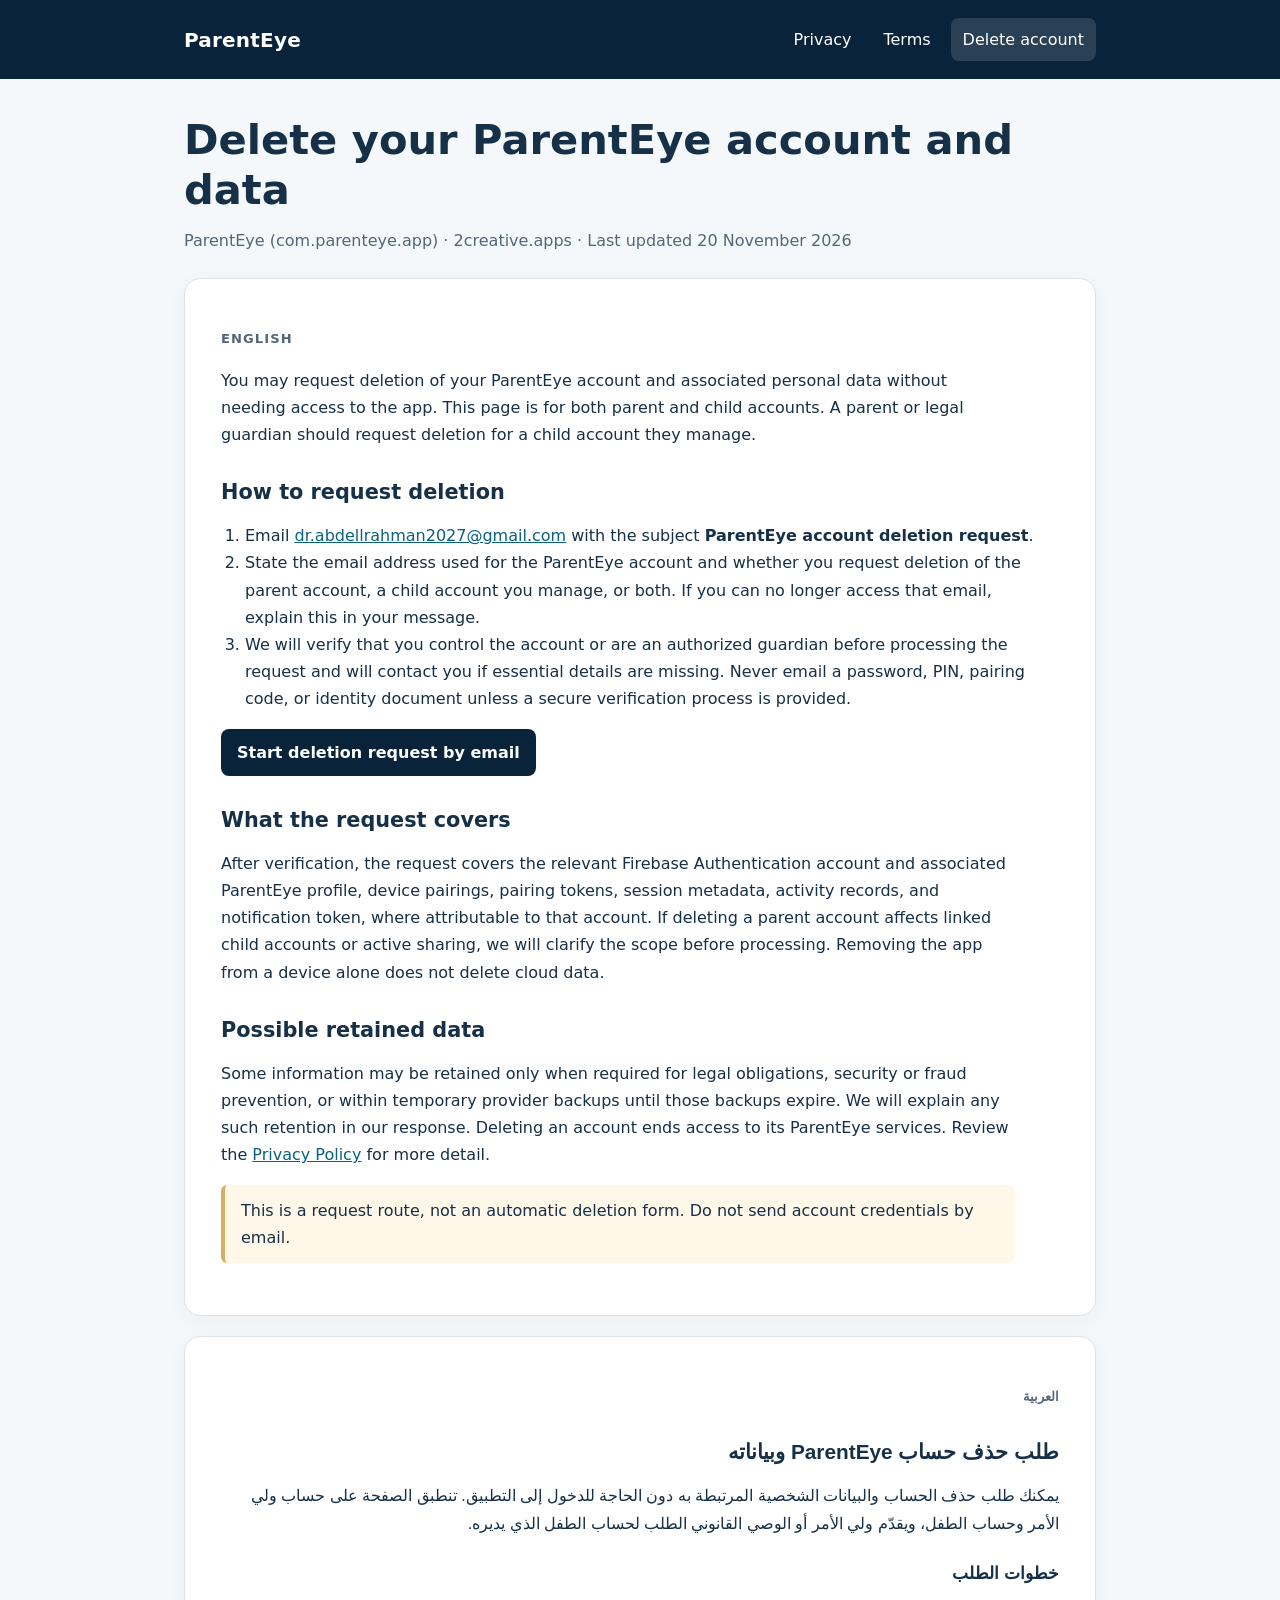
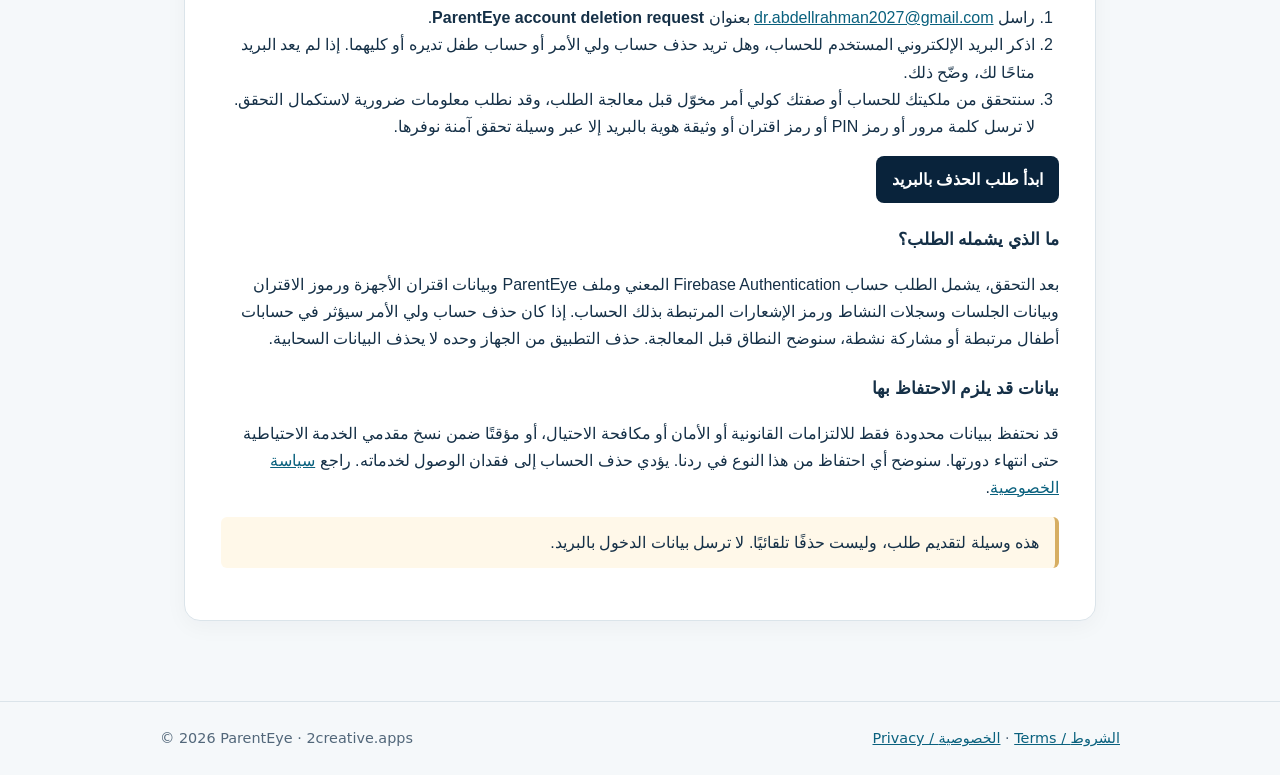
==== parenteye/account-deletion.html @ 35a6582d "Publish ParentEye legal page: account-deletion.html" ====
<!doctype html><html lang="en"><head><meta charset="utf-8"><meta name="viewport" content="width=device-width, initial-scale=1"><meta name="robots" content="index,follow"><title>Delete your ParentEye account and data</title><meta name="description" content="Request deletion of your ParentEye account and associated data."><link rel="stylesheet" href="styles.css"></head><body>
<header><div class="wrap"><a class="brand" href="index.html">ParentEye</a><nav aria-label="Legal navigation"><a href="privacy.html">Privacy</a><a href="terms.html">Terms</a><a href="account-deletion.html" aria-current="page">Delete account</a></nav></div></header>
<main class="wrap"><h1>Delete your ParentEye account and data</h1><p class="intro">ParentEye (com.parenteye.app) · 2creative.apps · Last updated 20 November 2026</p>
<article class="card" lang="en"><p class="lang">English</p><p>You may request deletion of your ParentEye account and associated personal data without needing access to the app. This page is for both parent and child accounts. A parent or legal guardian should request deletion for a child account they manage.</p><h2>How to request deletion</h2><ol><li>Email <a href="mailto:dr.abdellrahman2027@gmail.com?subject=ParentEye%20account%20deletion%20request">dr.abdellrahman2027@gmail.com</a> with the subject <strong>ParentEye account deletion request</strong>.</li><li>State the email address used for the ParentEye account and whether you request deletion of the parent account, a child account you manage, or both. If you can no longer access that email, explain this in your message.</li><li>We will verify that you control the account or are an authorized guardian before processing the request and will contact you if essential details are missing. Never email a password, PIN, pairing code, or identity document unless a secure verification process is provided.</li></ol><p><a class="button" href="mailto:dr.abdellrahman2027@gmail.com?subject=ParentEye%20account%20deletion%20request">Start deletion request by email</a></p><h2>What the request covers</h2><p>After verification, the request covers the relevant Firebase Authentication account and associated ParentEye profile, device pairings, pairing tokens, session metadata, activity records, and notification token, where attributable to that account. If deleting a parent account affects linked child accounts or active sharing, we will clarify the scope before processing. Removing the app from a device alone does not delete cloud data.</p><h2>Possible retained data</h2><p>Some information may be retained only when required for legal obligations, security or fraud prevention, or within temporary provider backups until those backups expire. We will explain any such retention in our response. Deleting an account ends access to its ParentEye services. Review the <a href="privacy.html">Privacy Policy</a> for more detail.</p><p class="notice">This is a request route, not an automatic deletion form. Do not send account credentials by email.</p></article>
<article class="card arabic" lang="ar" dir="rtl"><p class="lang">العربية</p><h2>طلب حذف حساب ParentEye وبياناته</h2><p>يمكنك طلب حذف الحساب والبيانات الشخصية المرتبطة به دون الحاجة للدخول إلى التطبيق. تنطبق الصفحة على حساب ولي الأمر وحساب الطفل، ويقدّم ولي الأمر أو الوصي القانوني الطلب لحساب الطفل الذي يديره.</p><h3>خطوات الطلب</h3><ol><li>راسل <a href="mailto:dr.abdellrahman2027@gmail.com?subject=ParentEye%20account%20deletion%20request">dr.abdellrahman2027@gmail.com</a> بعنوان <strong>ParentEye account deletion request</strong>.</li><li>اذكر البريد الإلكتروني المستخدم للحساب، وهل تريد حذف حساب ولي الأمر أو حساب طفل تديره أو كليهما. إذا لم يعد البريد متاحًا لك، وضّح ذلك.</li><li>سنتحقق من ملكيتك للحساب أو صفتك كولي أمر مخوّل قبل معالجة الطلب، وقد نطلب معلومات ضرورية لاستكمال التحقق. لا ترسل كلمة مرور أو رمز PIN أو رمز اقتران أو وثيقة هوية بالبريد إلا عبر وسيلة تحقق آمنة نوفرها.</li></ol><p><a class="button" href="mailto:dr.abdellrahman2027@gmail.com?subject=ParentEye%20account%20deletion%20request">ابدأ طلب الحذف بالبريد</a></p><h3>ما الذي يشمله الطلب؟</h3><p>بعد التحقق، يشمل الطلب حساب Firebase Authentication المعني وملف ParentEye وبيانات اقتران الأجهزة ورموز الاقتران وبيانات الجلسات وسجلات النشاط ورمز الإشعارات المرتبطة بذلك الحساب. إذا كان حذف حساب ولي الأمر سيؤثر في حسابات أطفال مرتبطة أو مشاركة نشطة، سنوضح النطاق قبل المعالجة. حذف التطبيق من الجهاز وحده لا يحذف البيانات السحابية.</p><h3>بيانات قد يلزم الاحتفاظ بها</h3><p>قد نحتفظ ببيانات محدودة فقط للالتزامات القانونية أو الأمان أو مكافحة الاحتيال، أو مؤقتًا ضمن نسخ مقدمي الخدمة الاحتياطية حتى انتهاء دورتها. سنوضح أي احتفاظ من هذا النوع في ردنا. يؤدي حذف الحساب إلى فقدان الوصول لخدماته. راجع <a href="privacy.html">سياسة الخصوصية</a>.</p><p class="notice">هذه وسيلة لتقديم طلب، وليست حذفًا تلقائيًا. لا ترسل بيانات الدخول بالبريد.</p></article></main>
<footer><div class="wrap"><span>© 2026 ParentEye · 2creative.apps</span><span><a href="privacy.html">Privacy / الخصوصية</a> · <a href="terms.html">Terms / الشروط</a></span></div></footer></body></html>
---- parenteye/styles.css ----
:root{color-scheme:light;--ink:#153047;--muted:#52677a;--navy:#09233b;--gold:#d7ae62;--line:#dbe4ea;--paper:#fff;--bg:#f5f8fa}
*{box-sizing:border-box}html{scroll-behavior:smooth}body{margin:0;background:var(--bg);color:var(--ink);font:16px/1.7 system-ui,-apple-system,"Segoe UI",Arial,sans-serif}
a{color:#0a617e}a:focus-visible{outline:3px solid var(--gold);outline-offset:3px}header{background:var(--navy);color:#fff}header .wrap{display:flex;flex-wrap:wrap;align-items:center;justify-content:space-between;gap:16px;padding:18px 24px}.brand{color:#fff;text-decoration:none;font-weight:750;font-size:1.25rem;letter-spacing:.01em}nav{display:flex;flex-wrap:wrap;gap:8px}nav a{color:#fff;text-decoration:none;padding:8px 12px;border-radius:8px}nav a:hover,nav a[aria-current="page"]{background:#ffffff22}.wrap{max-width:960px;margin:auto}main{padding:36px 24px 60px}h1{font-size:clamp(1.8rem,4vw,2.6rem);line-height:1.2;margin:0 0 12px}h2{font-size:1.3rem;line-height:1.35;margin:30px 0 8px}h3{font-size:1.08rem;margin:22px 0 6px}p,li{max-width:78ch}.intro{color:var(--muted);margin:0 0 24px}.card{background:var(--paper);border:1px solid var(--line);border-radius:16px;padding:clamp(20px,4vw,36px);box-shadow:0 6px 22px #09233b0a;margin:20px 0}.notice{border-inline-start:4px solid var(--gold);padding:12px 16px;background:#fff8e9;border-radius:6px}.lang{font-size:.82rem;text-transform:uppercase;letter-spacing:.08em;color:var(--muted);font-weight:700}.arabic{direction:rtl;text-align:right;font-family:Tahoma,"Segoe UI",Arial,sans-serif}.arabic .lang{text-transform:none;letter-spacing:0}.arabic p,.arabic li{max-width:none}ul,ol{padding-inline-start:1.5em}footer{border-top:1px solid var(--line);color:var(--muted);padding:24px;font-size:.9rem}footer .wrap{display:flex;flex-wrap:wrap;justify-content:space-between;gap:8px}.button{display:inline-block;background:var(--navy);color:#fff;text-decoration:none;padding:10px 16px;border-radius:8px;font-weight:650}.button:hover{background:#174469}@media(max-width:560px){header .wrap{padding:16px}main{padding:24px 16px 40px}.card{margin:14px 0}}
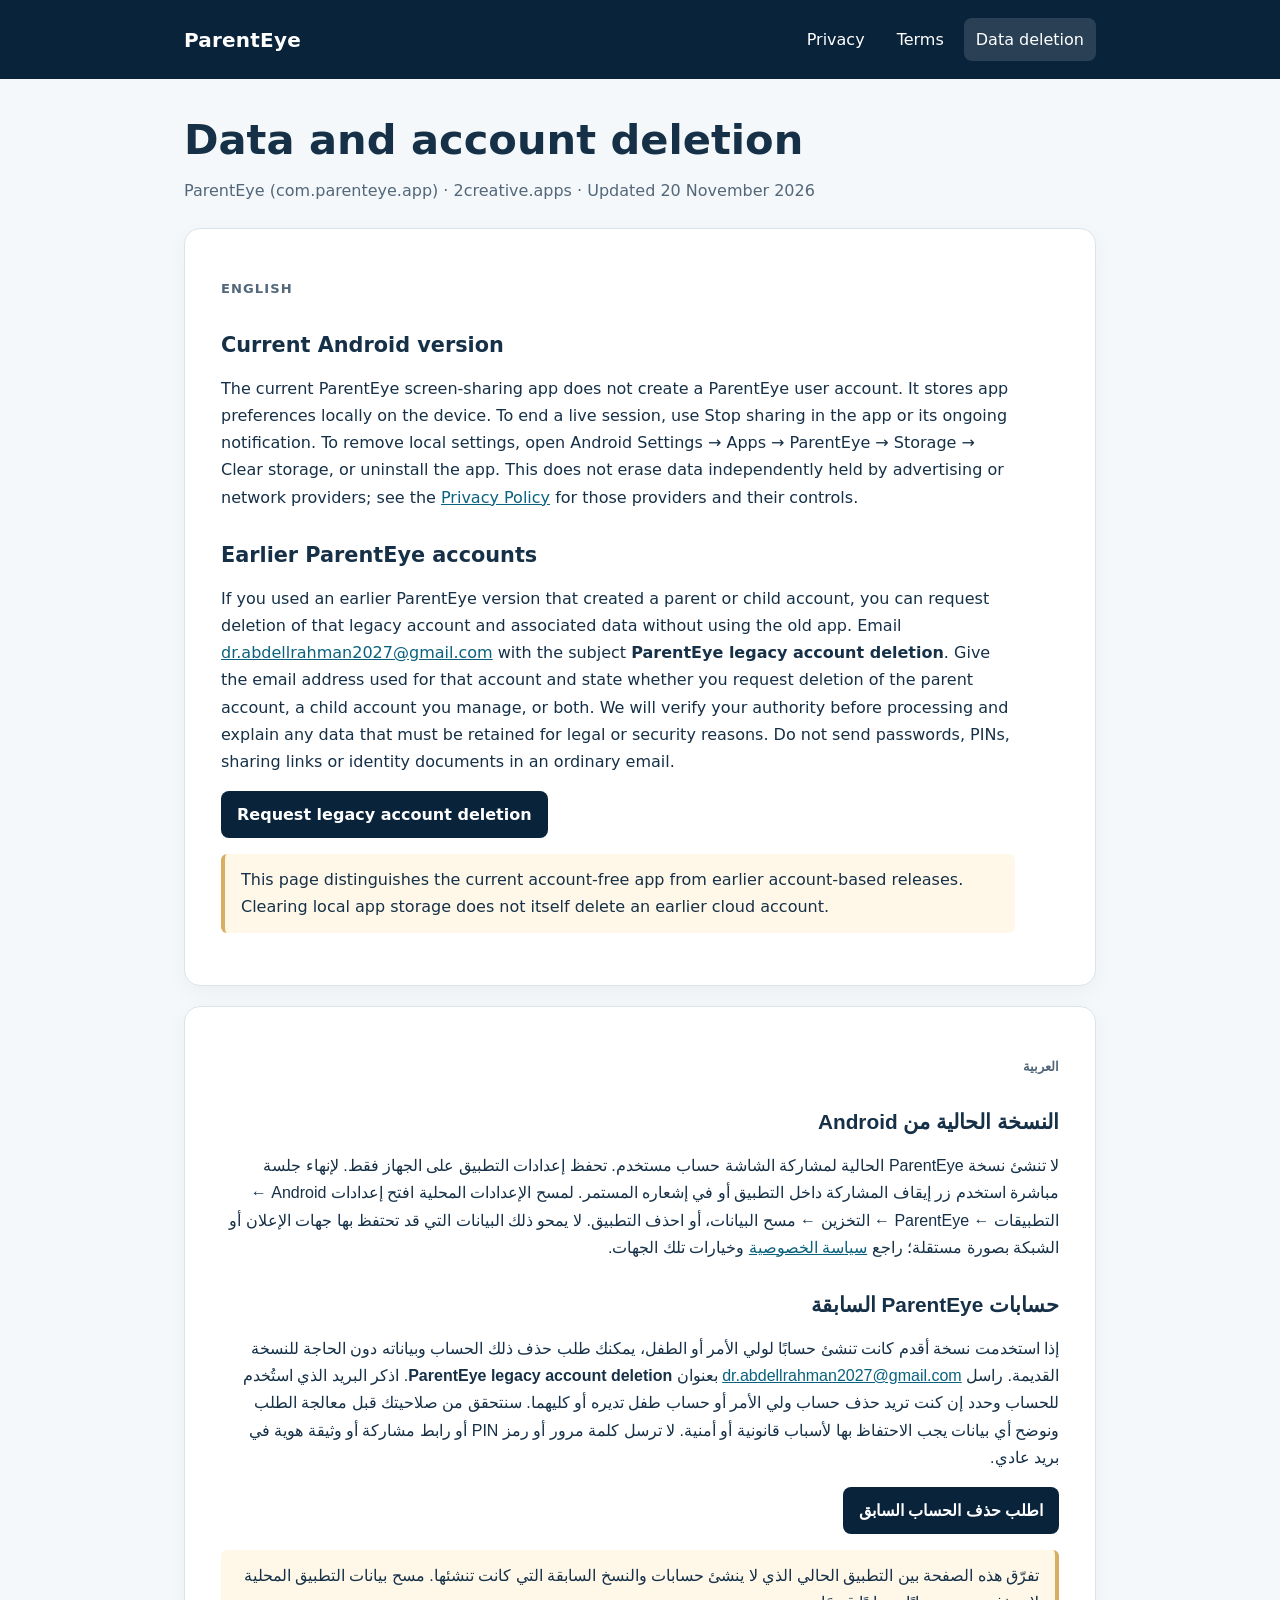
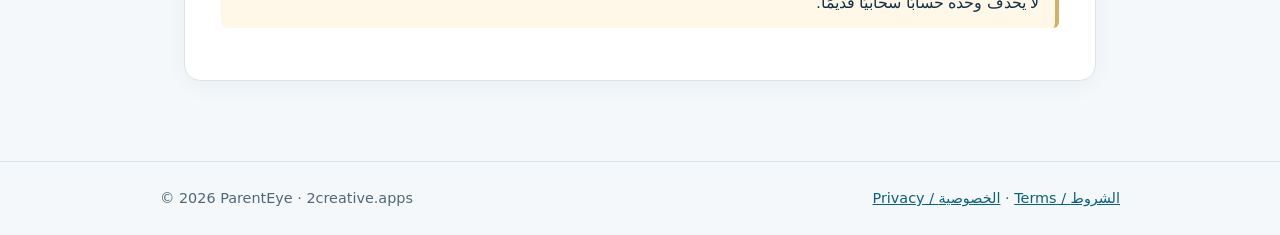
==== commit 7e23b226: "Update ParentEye legal page for native screen-sharing app: account-deletion.html" ====
--- a/parenteye/account-deletion.html
+++ b/parenteye/account-deletion.html
@@ -1,7 +1,21 @@
-<!doctype html><html lang="en"><head><meta charset="utf-8"><meta name="viewport" content="width=device-width, initial-scale=1"><meta name="robots" content="index,follow"><title>Delete your ParentEye account and data</title><meta name="description" content="Request deletion of your ParentEye account and associated data."><link rel="stylesheet" href="styles.css"></head><body>
-<header><div class="wrap"><a class="brand" href="index.html">ParentEye</a><nav aria-label="Legal navigation"><a href="privacy.html">Privacy</a><a href="terms.html">Terms</a><a href="account-deletion.html" aria-current="page">Delete account</a></nav></div></header>
-<main class="wrap"><h1>Delete your ParentEye account and data</h1><p class="intro">ParentEye (com.parenteye.app) · 2creative.apps · Last updated 20 November 2026</p>
-<article class="card" lang="en"><p class="lang">English</p><p>You may request deletion of your ParentEye account and associated personal data without needing access to the app. This page is for both parent and child accounts. A parent or legal guardian should request deletion for a child account they manage.</p><h2>How to request deletion</h2><ol><li>Email <a href="mailto:dr.abdellrahman2027@gmail.com?subject=ParentEye%20account%20deletion%20request">dr.abdellrahman2027@gmail.com</a> with the subject <strong>ParentEye account deletion request</strong>.</li><li>State the email address used for the ParentEye account and whether you request deletion of the parent account, a child account you manage, or both. If you can no longer access that email, explain this in your message.</li><li>We will verify that you control the account or are an authorized guardian before processing the request and will contact you if essential details are missing. Never email a password, PIN, pairing code, or identity document unless a secure verification process is provided.</li></ol><p><a class="button" href="mailto:dr.abdellrahman2027@gmail.com?subject=ParentEye%20account%20deletion%20request">Start deletion request by email</a></p><h2>What the request covers</h2><p>After verification, the request covers the relevant Firebase Authentication account and associated ParentEye profile, device pairings, pairing tokens, session metadata, activity records, and notification token, where attributable to that account. If deleting a parent account affects linked child accounts or active sharing, we will clarify the scope before processing. Removing the app from a device alone does not delete cloud data.</p><h2>Possible retained data</h2><p>Some information may be retained only when required for legal obligations, security or fraud prevention, or within temporary provider backups until those backups expire. We will explain any such retention in our response. Deleting an account ends access to its ParentEye services. Review the <a href="privacy.html">Privacy Policy</a> for more detail.</p><p class="notice">This is a request route, not an automatic deletion form. Do not send account credentials by email.</p></article>
-<article class="card arabic" lang="ar" dir="rtl"><p class="lang">العربية</p><h2>طلب حذف حساب ParentEye وبياناته</h2><p>يمكنك طلب حذف الحساب والبيانات الشخصية المرتبطة به دون الحاجة للدخول إلى التطبيق. تنطبق الصفحة على حساب ولي الأمر وحساب الطفل، ويقدّم ولي الأمر أو الوصي القانوني الطلب لحساب الطفل الذي يديره.</p><h3>خطوات الطلب</h3><ol><li>راسل <a href="mailto:dr.abdellrahman2027@gmail.com?subject=ParentEye%20account%20deletion%20request">dr.abdellrahman2027@gmail.com</a> بعنوان <strong>ParentEye account deletion request</strong>.</li><li>اذكر البريد الإلكتروني المستخدم للحساب، وهل تريد حذف حساب ولي الأمر أو حساب طفل تديره أو كليهما. إذا لم يعد البريد متاحًا لك، وضّح ذلك.</li><li>سنتحقق من ملكيتك للحساب أو صفتك كولي أمر مخوّل قبل معالجة الطلب، وقد نطلب معلومات ضرورية لاستكمال التحقق. لا ترسل كلمة مرور أو رمز PIN أو رمز اقتران أو وثيقة هوية بالبريد إلا عبر وسيلة تحقق آمنة نوفرها.</li></ol><p><a class="button" href="mailto:dr.abdellrahman2027@gmail.com?subject=ParentEye%20account%20deletion%20request">ابدأ طلب الحذف بالبريد</a></p><h3>ما الذي يشمله الطلب؟</h3><p>بعد التحقق، يشمل الطلب حساب Firebase Authentication المعني وملف ParentEye وبيانات اقتران الأجهزة ورموز الاقتران وبيانات الجلسات وسجلات النشاط ورمز الإشعارات المرتبطة بذلك الحساب. إذا كان حذف حساب ولي الأمر سيؤثر في حسابات أطفال مرتبطة أو مشاركة نشطة، سنوضح النطاق قبل المعالجة. حذف التطبيق من الجهاز وحده لا يحذف البيانات السحابية.</p><h3>بيانات قد يلزم الاحتفاظ بها</h3><p>قد نحتفظ ببيانات محدودة فقط للالتزامات القانونية أو الأمان أو مكافحة الاحتيال، أو مؤقتًا ضمن نسخ مقدمي الخدمة الاحتياطية حتى انتهاء دورتها. سنوضح أي احتفاظ من هذا النوع في ردنا. يؤدي حذف الحساب إلى فقدان الوصول لخدماته. راجع <a href="privacy.html">سياسة الخصوصية</a>.</p><p class="notice">هذه وسيلة لتقديم طلب، وليست حذفًا تلقائيًا. لا ترسل بيانات الدخول بالبريد.</p></article></main>
-<footer><div class="wrap"><span>© 2026 ParentEye · 2creative.apps</span><span><a href="privacy.html">Privacy / الخصوصية</a> · <a href="terms.html">Terms / الشروط</a></span></div></footer></body></html>
+<!doctype html>
+<html lang="en">
+<head><meta charset="utf-8"><meta name="viewport" content="width=device-width, initial-scale=1"><title>Data deletion | ParentEye</title><meta name="description" content="Clear ParentEye local data and request deletion of data associated with a previous ParentEye account."><link rel="stylesheet" href="styles.css"></head>
+<body>
+<header><div class="wrap"><a class="brand" href="index.html">ParentEye</a><nav aria-label="Legal navigation"><a href="privacy.html">Privacy</a><a href="terms.html">Terms</a><a href="account-deletion.html" aria-current="page">Data deletion</a></nav></div></header>
+<main class="wrap"><h1>Data and account deletion</h1><p class="intro">ParentEye (com.parenteye.app) · 2creative.apps · Updated 20 November 2026</p>
+<article class="card" lang="en">
+  <p class="lang">English</p><h2>Current Android version</h2><p>The current ParentEye screen-sharing app does not create a ParentEye user account. It stores app preferences locally on the device. To end a live session, use Stop sharing in the app or its ongoing notification. To remove local settings, open Android Settings → Apps → ParentEye → Storage → Clear storage, or uninstall the app. This does not erase data independently held by advertising or network providers; see the <a href="privacy.html">Privacy Policy</a> for those providers and their controls.</p>
+  <h2>Earlier ParentEye accounts</h2><p>If you used an earlier ParentEye version that created a parent or child account, you can request deletion of that legacy account and associated data without using the old app. Email <a href="mailto:dr.abdellrahman2027@gmail.com?subject=ParentEye%20legacy%20account%20deletion">dr.abdellrahman2027@gmail.com</a> with the subject <strong>ParentEye legacy account deletion</strong>. Give the email address used for that account and state whether you request deletion of the parent account, a child account you manage, or both. We will verify your authority before processing and explain any data that must be retained for legal or security reasons. Do not send passwords, PINs, sharing links or identity documents in an ordinary email.</p>
+  <p><a class="button" href="mailto:dr.abdellrahman2027@gmail.com?subject=ParentEye%20legacy%20account%20deletion">Request legacy account deletion</a></p>
+  <p class="notice">This page distinguishes the current account-free app from earlier account-based releases. Clearing local app storage does not itself delete an earlier cloud account.</p>
+</article>
+<article class="card arabic" lang="ar" dir="rtl">
+  <p class="lang">العربية</p><h2>النسخة الحالية من Android</h2><p>لا تنشئ نسخة ParentEye الحالية لمشاركة الشاشة حساب مستخدم. تحفظ إعدادات التطبيق على الجهاز فقط. لإنهاء جلسة مباشرة استخدم زر إيقاف المشاركة داخل التطبيق أو في إشعاره المستمر. لمسح الإعدادات المحلية افتح إعدادات Android ← التطبيقات ← ParentEye ← التخزين ← مسح البيانات، أو احذف التطبيق. لا يمحو ذلك البيانات التي قد تحتفظ بها جهات الإعلان أو الشبكة بصورة مستقلة؛ راجع <a href="privacy.html">سياسة الخصوصية</a> وخيارات تلك الجهات.</p>
+  <h2>حسابات ParentEye السابقة</h2><p>إذا استخدمت نسخة أقدم كانت تنشئ حسابًا لولي الأمر أو الطفل، يمكنك طلب حذف ذلك الحساب وبياناته دون الحاجة للنسخة القديمة. راسل <a href="mailto:dr.abdellrahman2027@gmail.com?subject=ParentEye%20legacy%20account%20deletion">dr.abdellrahman2027@gmail.com</a> بعنوان <strong>ParentEye legacy account deletion</strong>. اذكر البريد الذي استُخدم للحساب وحدد إن كنت تريد حذف حساب ولي الأمر أو حساب طفل تديره أو كليهما. سنتحقق من صلاحيتك قبل معالجة الطلب ونوضح أي بيانات يجب الاحتفاظ بها لأسباب قانونية أو أمنية. لا ترسل كلمة مرور أو رمز PIN أو رابط مشاركة أو وثيقة هوية في بريد عادي.</p>
+  <p><a class="button" href="mailto:dr.abdellrahman2027@gmail.com?subject=ParentEye%20legacy%20account%20deletion">اطلب حذف الحساب السابق</a></p>
+  <p class="notice">تفرّق هذه الصفحة بين التطبيق الحالي الذي لا ينشئ حسابات والنسخ السابقة التي كانت تنشئها. مسح بيانات التطبيق المحلية لا يحذف وحده حسابًا سحابيًا قديمًا.</p>
+</article></main>
+<footer><div class="wrap"><span>© 2026 ParentEye · 2creative.apps</span><span><a href="privacy.html">Privacy / الخصوصية</a> · <a href="terms.html">Terms / الشروط</a></span></div></footer>
+</body></html>
 
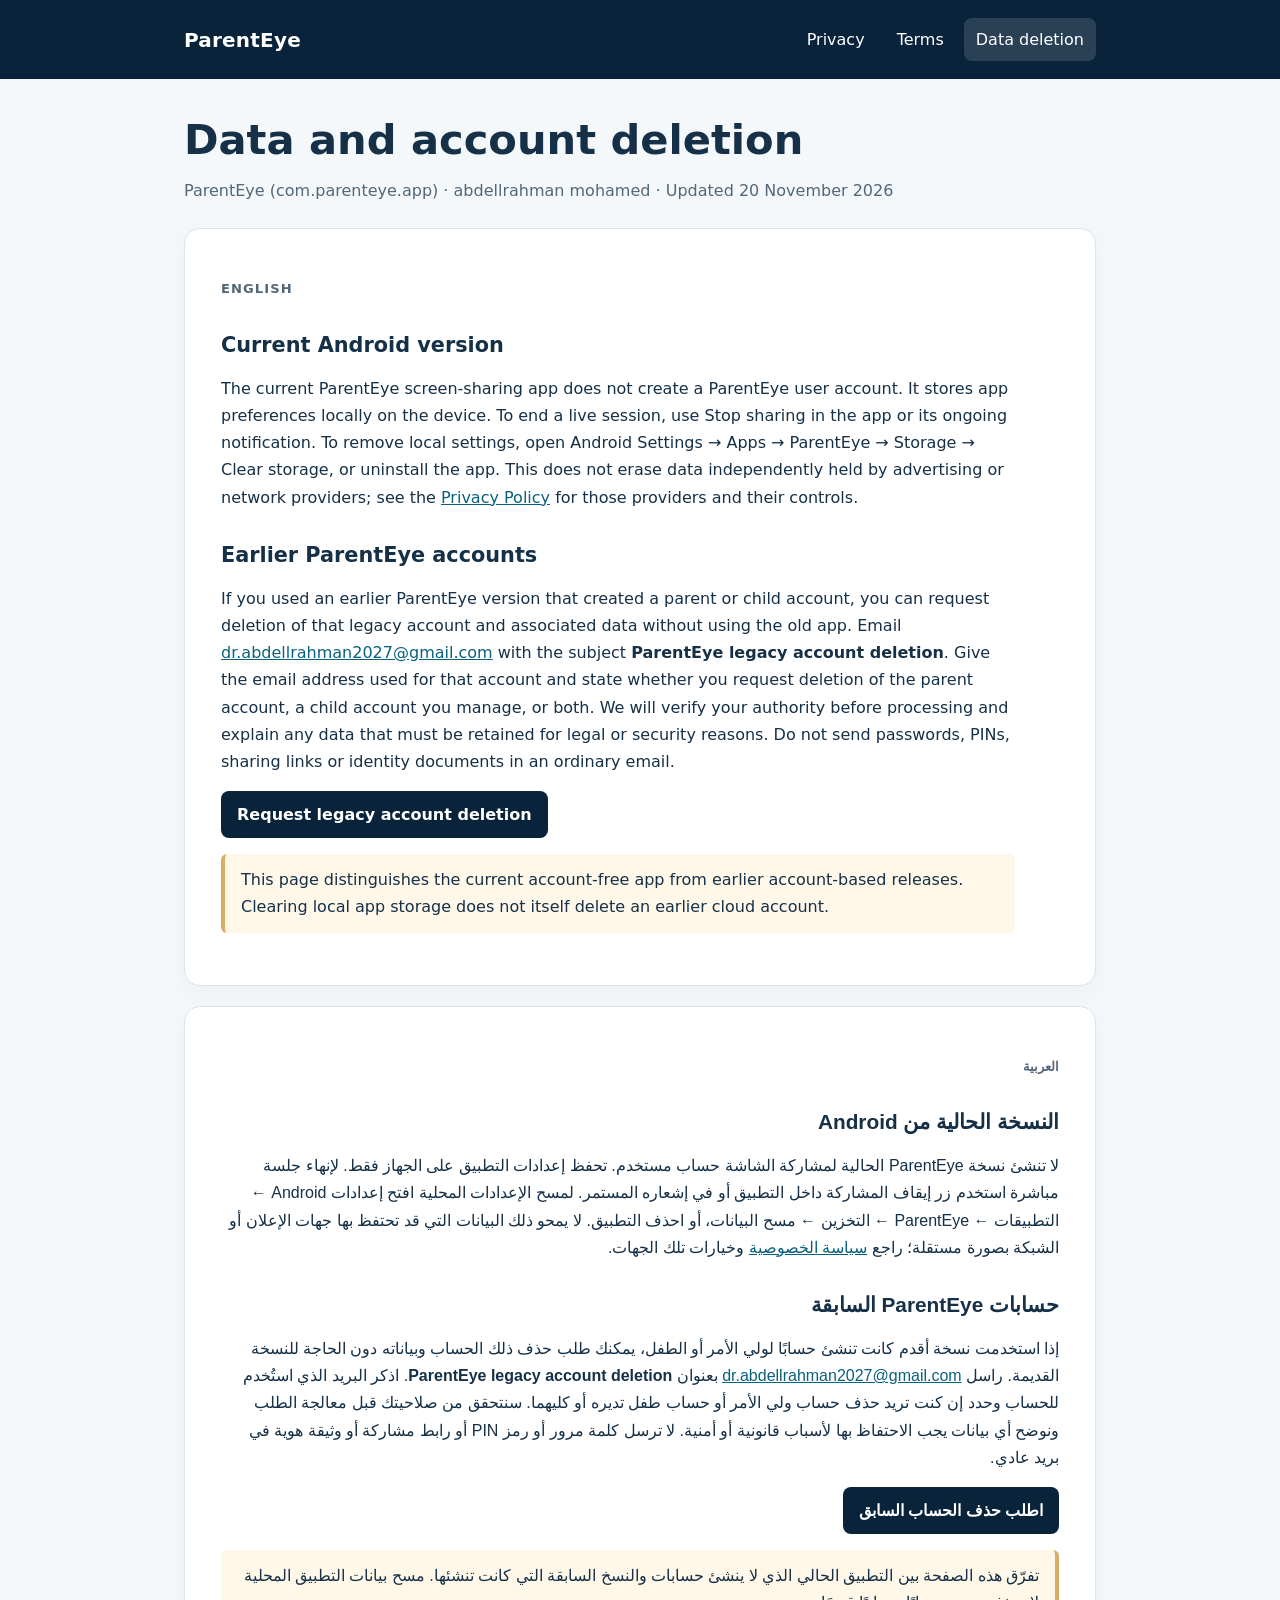
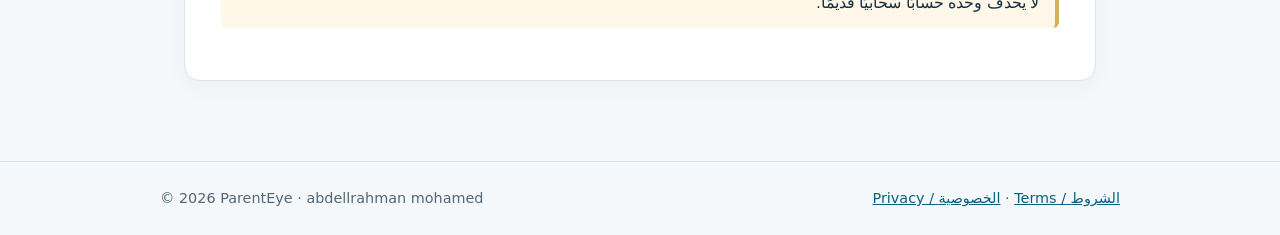
==== commit 95d12d3f: "Match ParentEye legal publisher name to Play listing: account-deletion.html" ====
--- a/parenteye/account-deletion.html
+++ b/parenteye/account-deletion.html
@@ -3,7 +3,7 @@
 <head><meta charset="utf-8"><meta name="viewport" content="width=device-width, initial-scale=1"><title>Data deletion | ParentEye</title><meta name="description" content="Clear ParentEye local data and request deletion of data associated with a previous ParentEye account."><link rel="stylesheet" href="styles.css"></head>
 <body>
 <header><div class="wrap"><a class="brand" href="index.html">ParentEye</a><nav aria-label="Legal navigation"><a href="privacy.html">Privacy</a><a href="terms.html">Terms</a><a href="account-deletion.html" aria-current="page">Data deletion</a></nav></div></header>
-<main class="wrap"><h1>Data and account deletion</h1><p class="intro">ParentEye (com.parenteye.app) · 2creative.apps · Updated 20 November 2026</p>
+<main class="wrap"><h1>Data and account deletion</h1><p class="intro">ParentEye (com.parenteye.app) · abdellrahman mohamed · Updated 20 November 2026</p>
 <article class="card" lang="en">
   <p class="lang">English</p><h2>Current Android version</h2><p>The current ParentEye screen-sharing app does not create a ParentEye user account. It stores app preferences locally on the device. To end a live session, use Stop sharing in the app or its ongoing notification. To remove local settings, open Android Settings → Apps → ParentEye → Storage → Clear storage, or uninstall the app. This does not erase data independently held by advertising or network providers; see the <a href="privacy.html">Privacy Policy</a> for those providers and their controls.</p>
   <h2>Earlier ParentEye accounts</h2><p>If you used an earlier ParentEye version that created a parent or child account, you can request deletion of that legacy account and associated data without using the old app. Email <a href="mailto:dr.abdellrahman2027@gmail.com?subject=ParentEye%20legacy%20account%20deletion">dr.abdellrahman2027@gmail.com</a> with the subject <strong>ParentEye legacy account deletion</strong>. Give the email address used for that account and state whether you request deletion of the parent account, a child account you manage, or both. We will verify your authority before processing and explain any data that must be retained for legal or security reasons. Do not send passwords, PINs, sharing links or identity documents in an ordinary email.</p>
@@ -16,6 +16,6 @@
   <p><a class="button" href="mailto:dr.abdellrahman2027@gmail.com?subject=ParentEye%20legacy%20account%20deletion">اطلب حذف الحساب السابق</a></p>
   <p class="notice">تفرّق هذه الصفحة بين التطبيق الحالي الذي لا ينشئ حسابات والنسخ السابقة التي كانت تنشئها. مسح بيانات التطبيق المحلية لا يحذف وحده حسابًا سحابيًا قديمًا.</p>
 </article></main>
-<footer><div class="wrap"><span>© 2026 ParentEye · 2creative.apps</span><span><a href="privacy.html">Privacy / الخصوصية</a> · <a href="terms.html">Terms / الشروط</a></span></div></footer>
+<footer><div class="wrap"><span>© 2026 ParentEye · abdellrahman mohamed</span><span><a href="privacy.html">Privacy / الخصوصية</a> · <a href="terms.html">Terms / الشروط</a></span></div></footer>
 </body></html>
 
